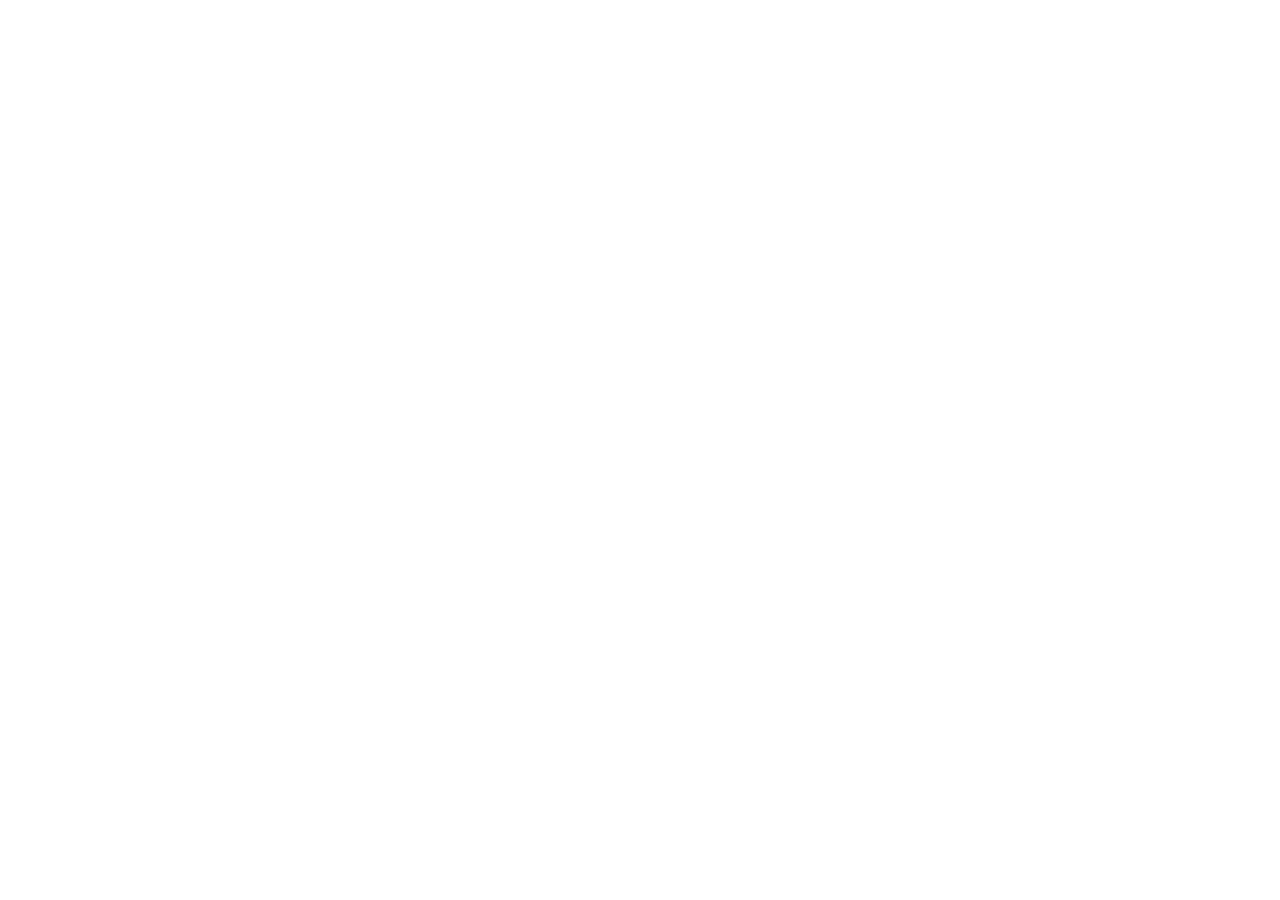
==== index.html @ 0c855172 "Initial commit: Site Fiscina Serviços Técnicos com design completo" ====
<!doctype html>
<html lang="en">

  <head>
    <meta charset="UTF-8" />
    <meta
      name="viewport"
      content="width=device-width, initial-scale=1.0, maximum-scale=1" />
    <title>Fiscina Serviços Técnicos</title>    
    <!-- Google Fonts: Playfair Display + Roboto -->
    <link rel="preconnect" href="https://fonts.googleapis.com" />
    <link rel="preconnect" href="https://fonts.gstatic.com" crossorigin />
    <link href="https://fonts.googleapis.com/css2?family=Playfair+Display:wght@600;700&family=Roboto:wght@400;500;700&family=Roboto+Mono:wght@400;500&display=swap" rel="stylesheet" />
  </head>

  <body>
    <div id="root"></div>
    <script type="module" src="/src/main.tsx"></script>
    <script
      defer
      src="%VITE_ANALYTICS_ENDPOINT%/umami"
      data-website-id="%VITE_ANALYTICS_WEBSITE_ID%"></script>
  </body>

</html>
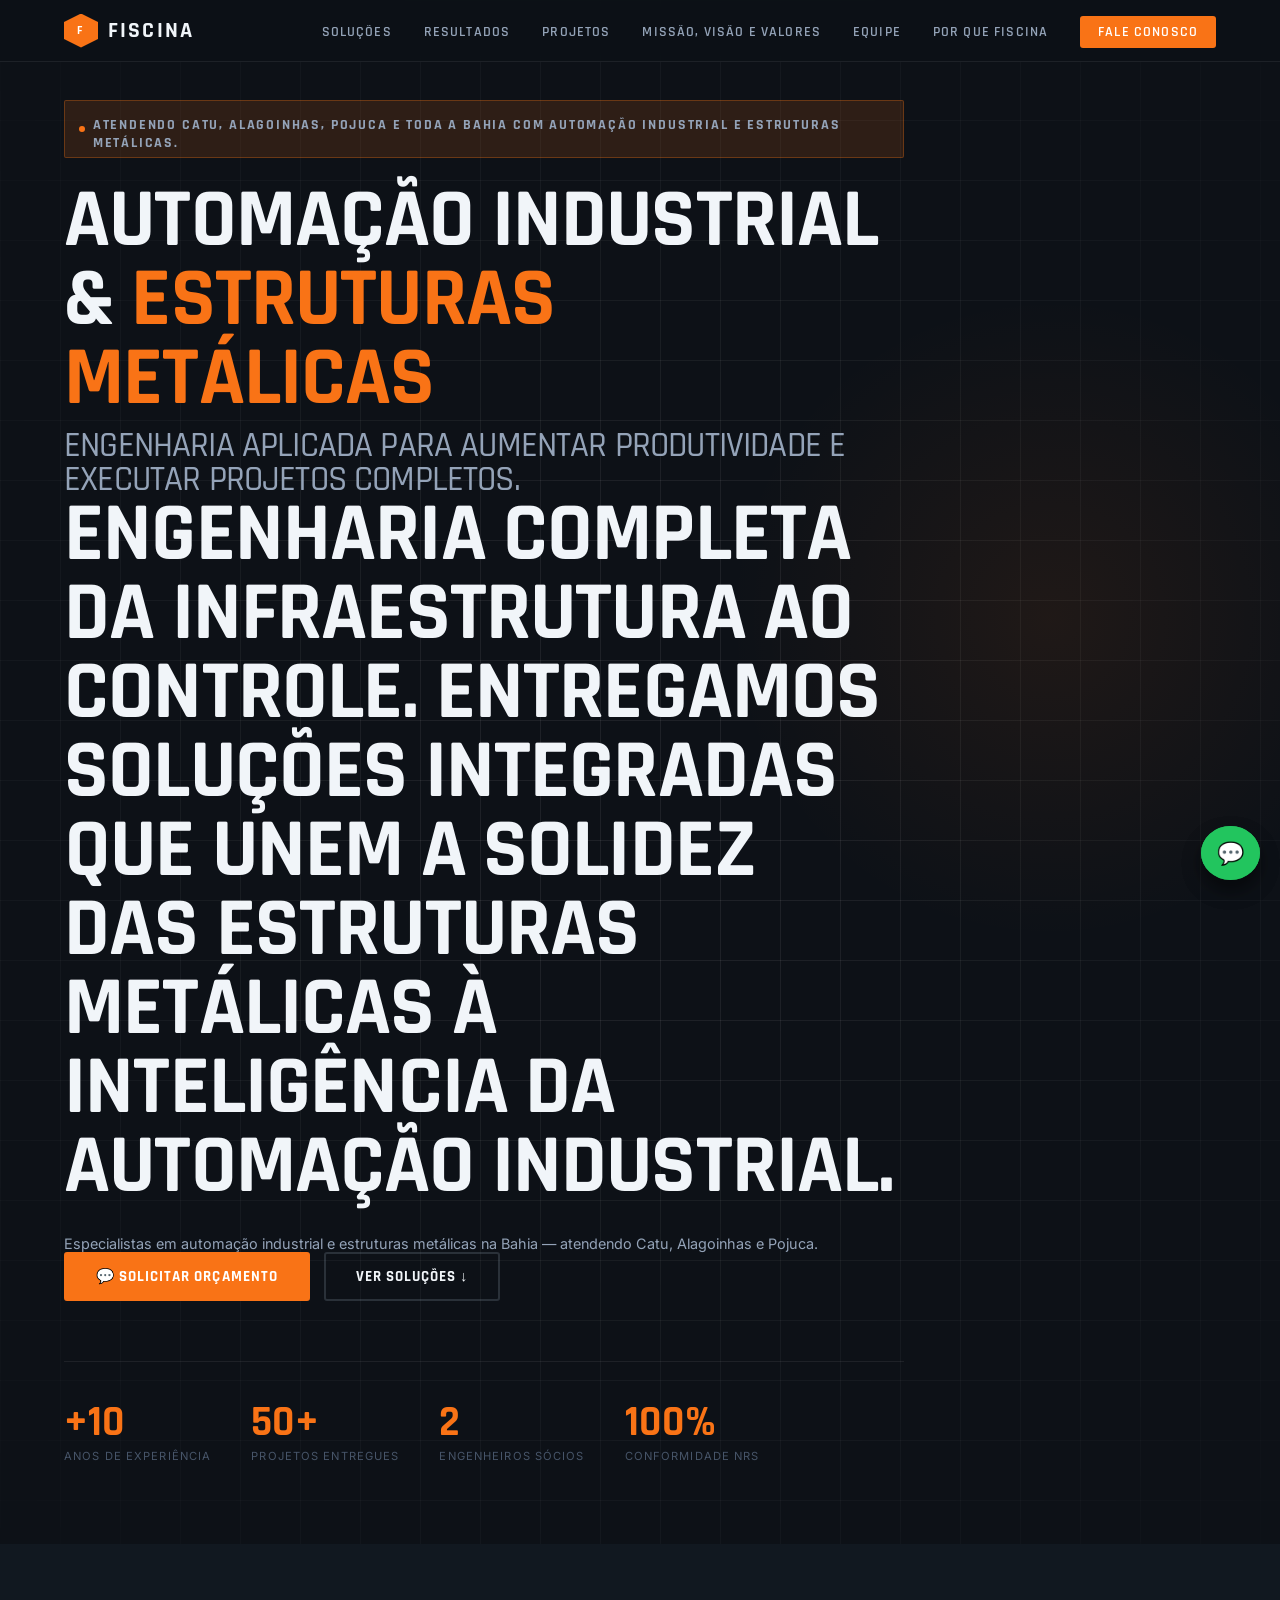
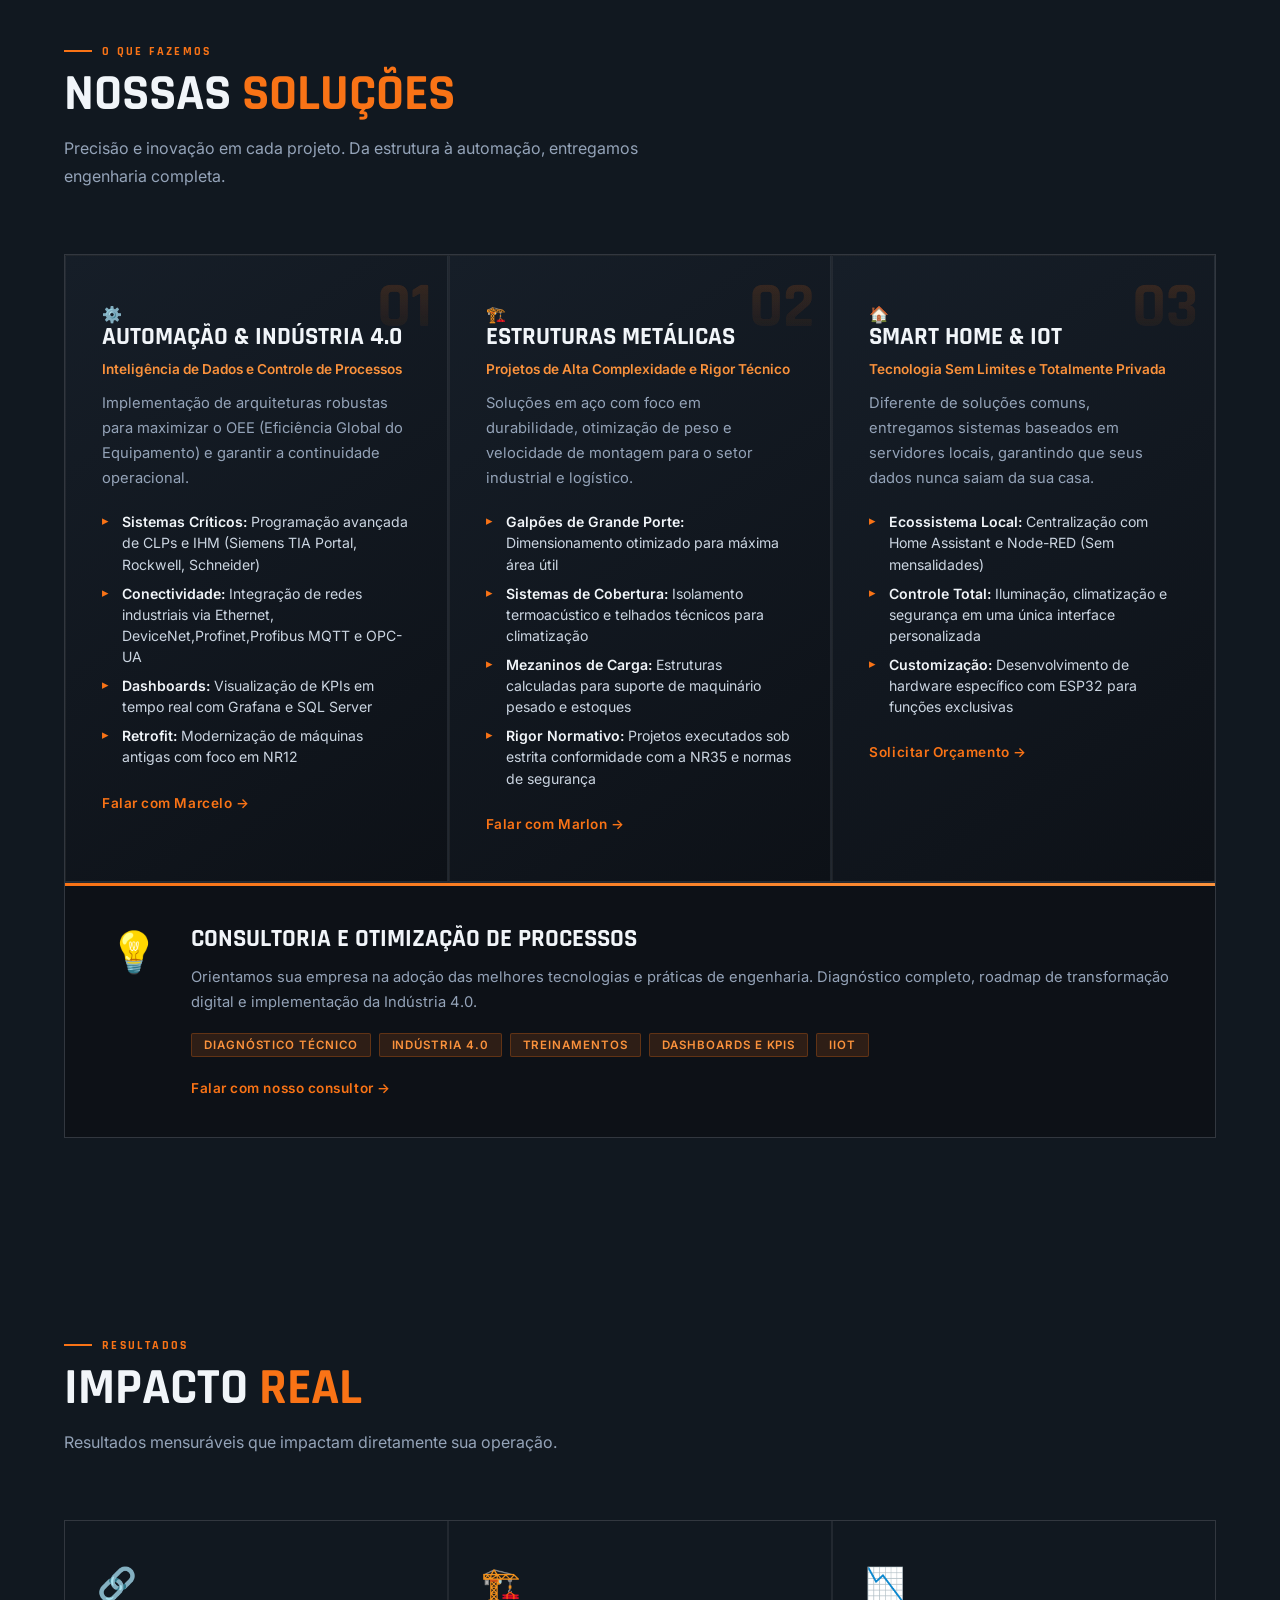
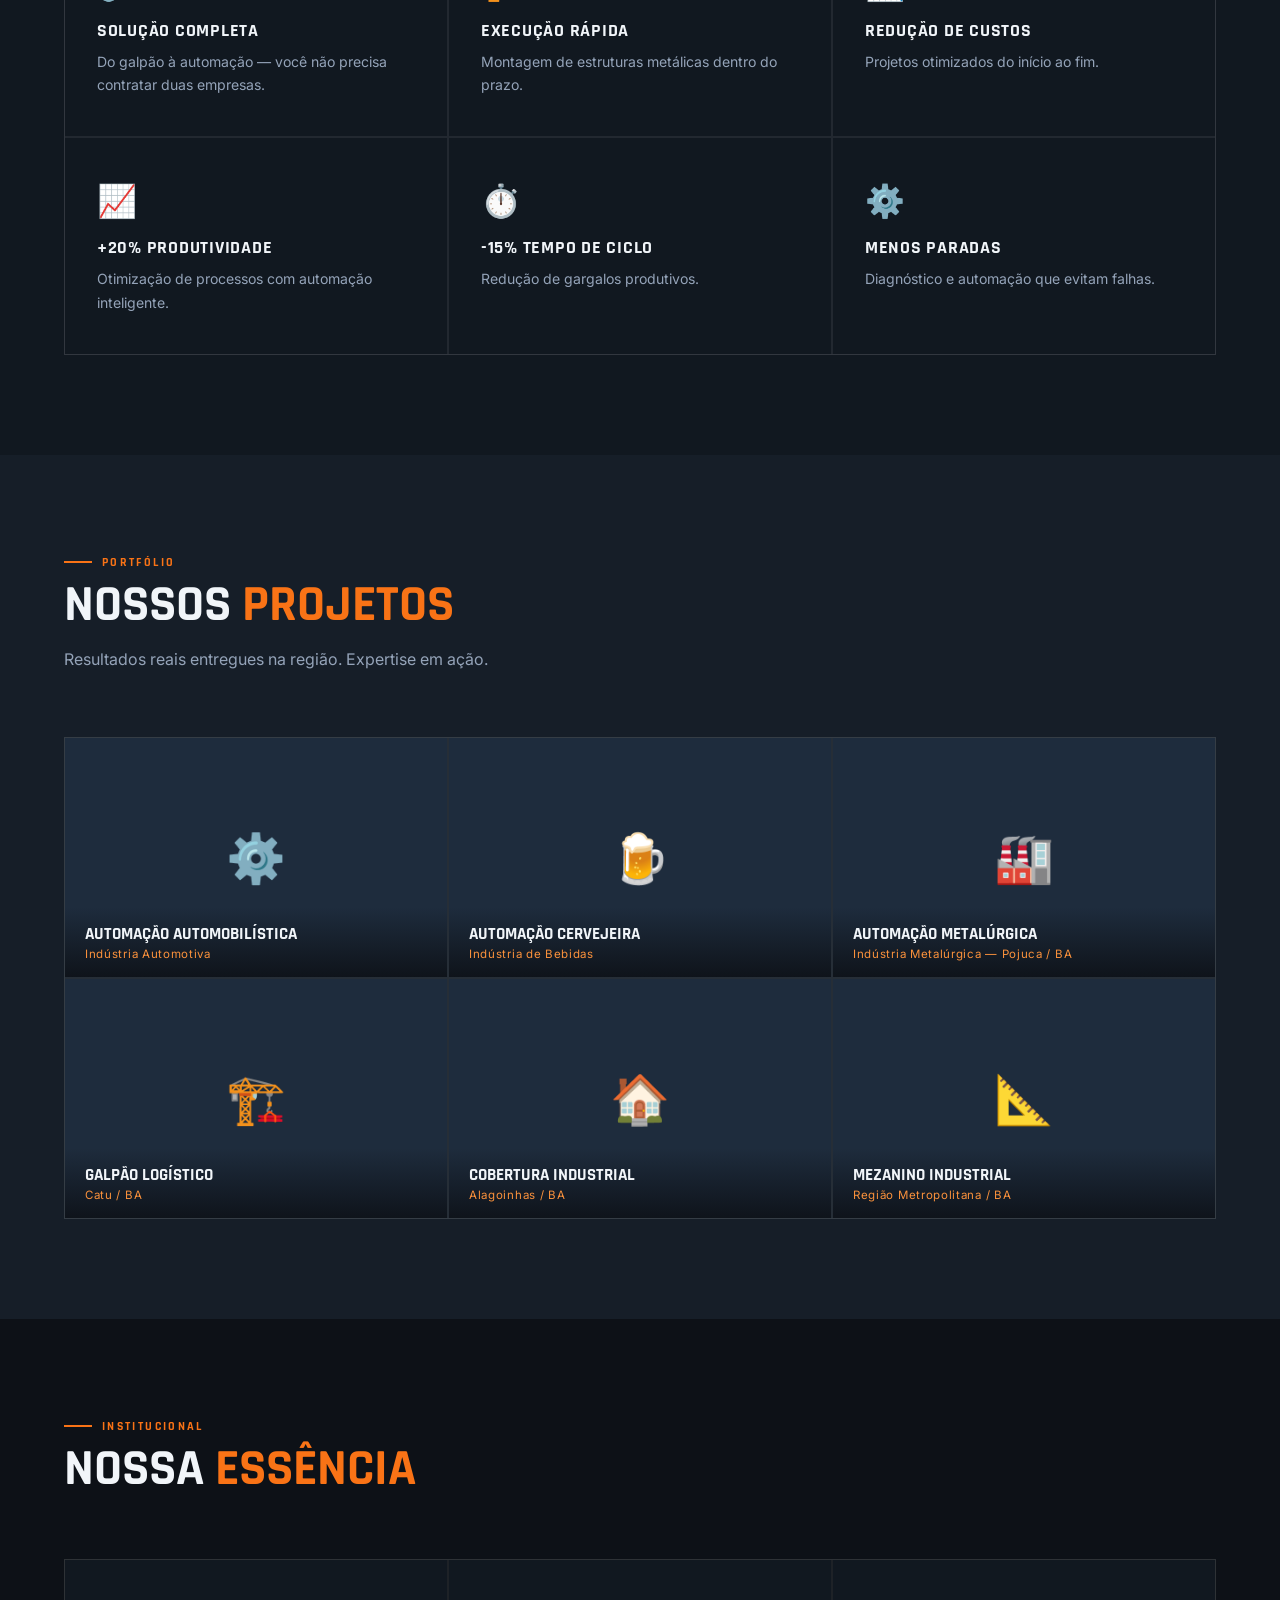
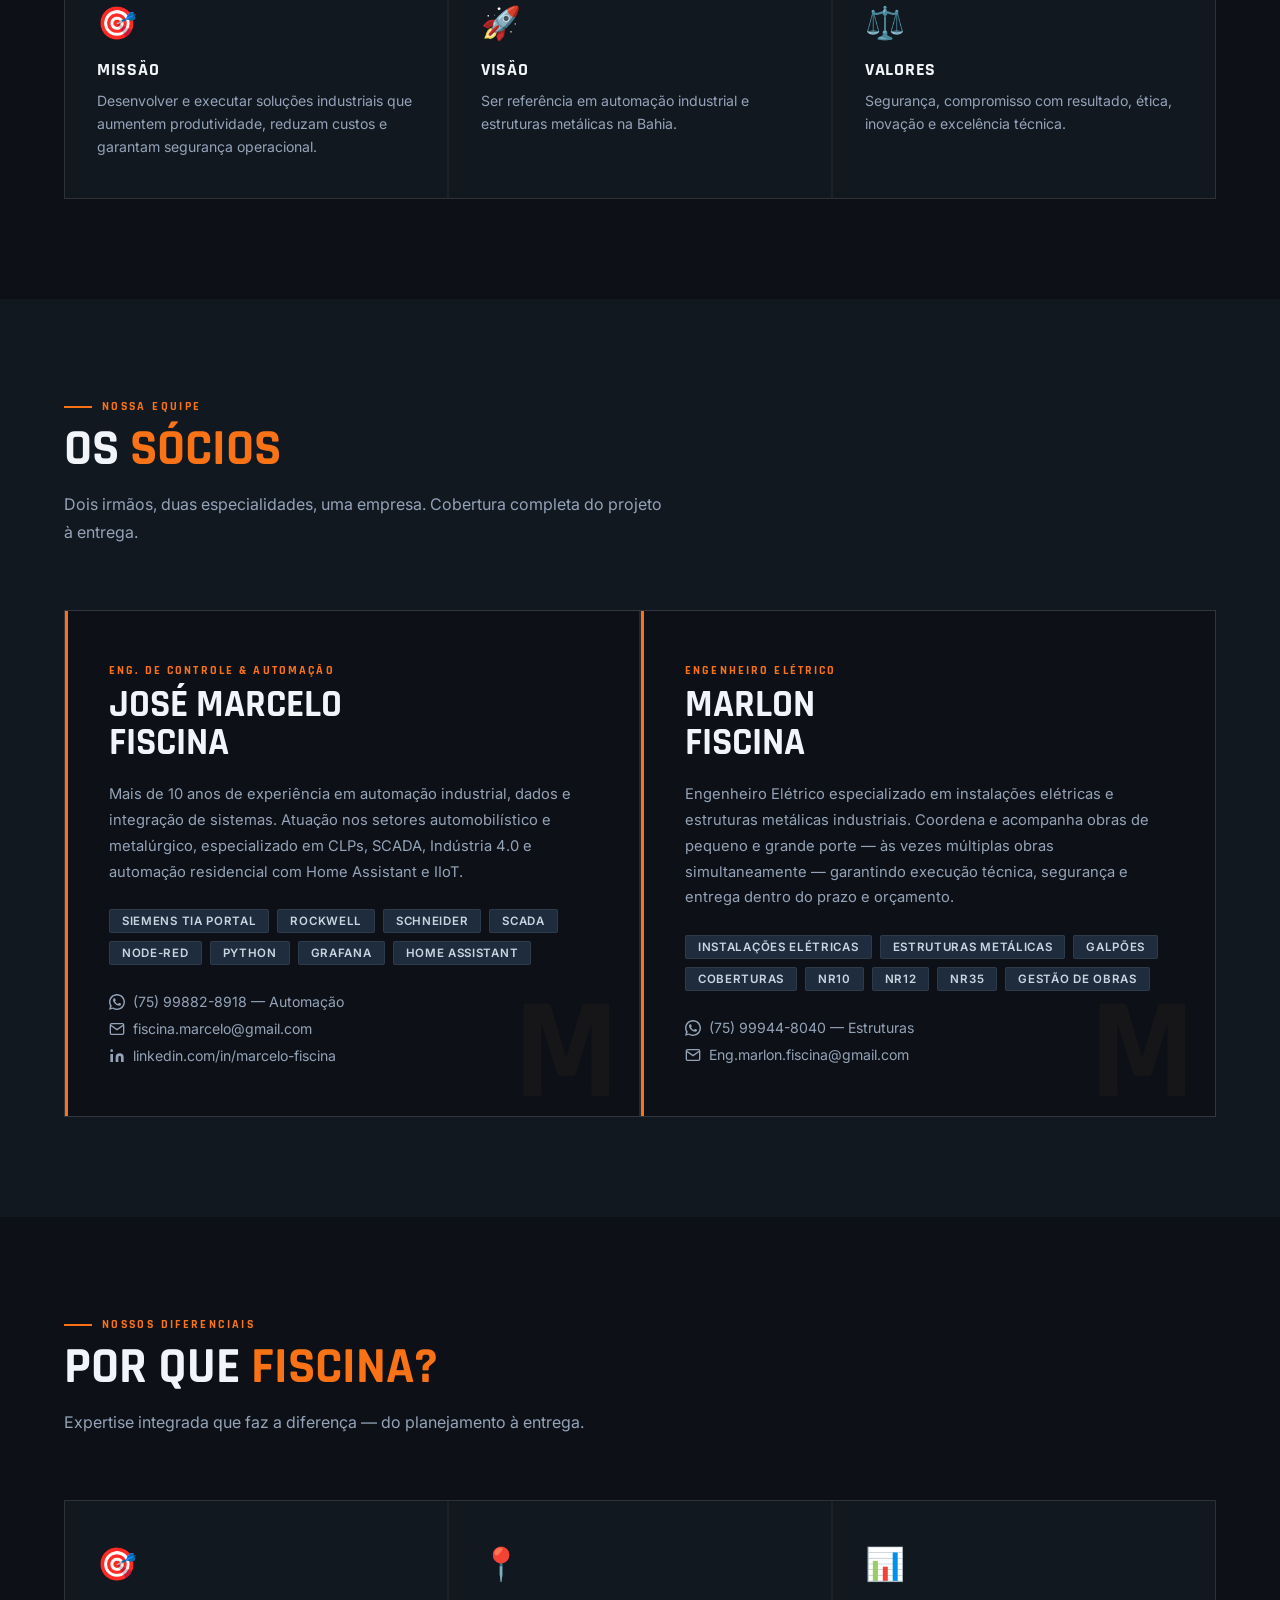
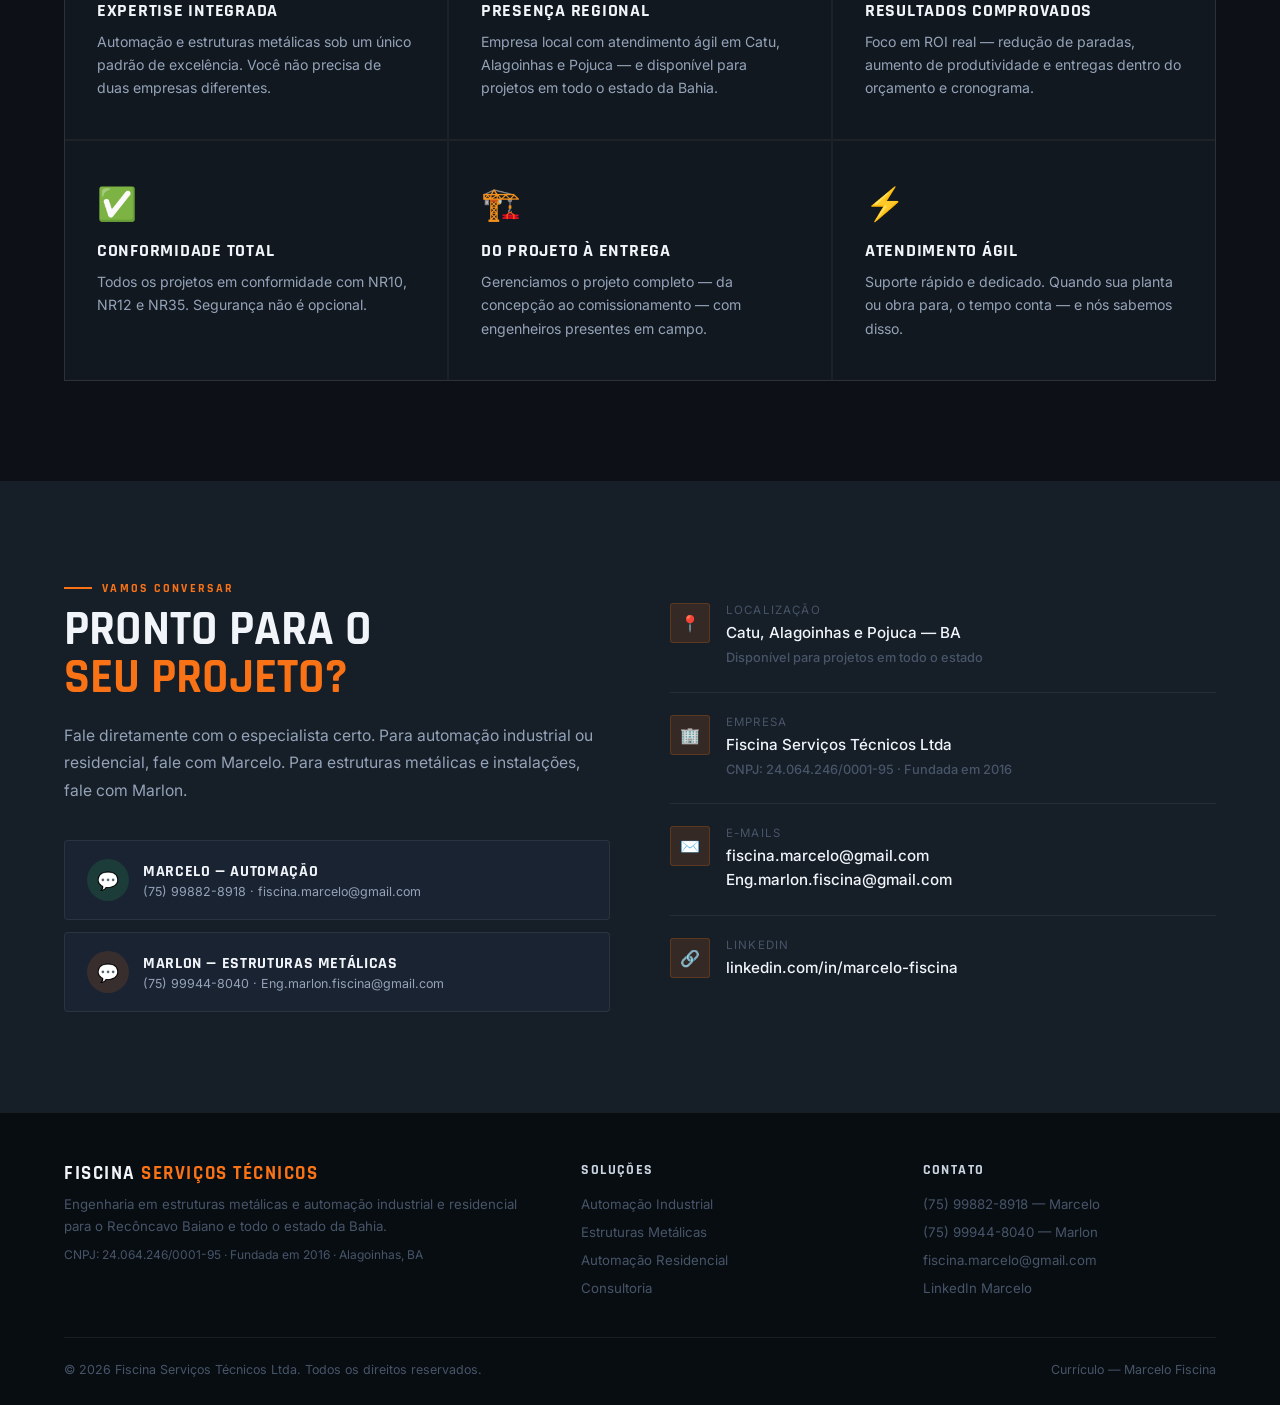
==== commit 11a88273: "Update index.html" ====
--- a/index.html
+++ b/index.html
@@ -1,25 +1,944 @@
-<!doctype html>
-<html lang="en">
-
-  <head>
-    <meta charset="UTF-8" />
-    <meta
-      name="viewport"
-      content="width=device-width, initial-scale=1.0, maximum-scale=1" />
-    <title>Fiscina Serviços Técnicos</title>    
-    <!-- Google Fonts: Playfair Display + Roboto -->
-    <link rel="preconnect" href="https://fonts.googleapis.com" />
-    <link rel="preconnect" href="https://fonts.gstatic.com" crossorigin />
-    <link href="https://fonts.googleapis.com/css2?family=Playfair+Display:wght@600;700&family=Roboto:wght@400;500;700&family=Roboto+Mono:wght@400;500&display=swap" rel="stylesheet" />
-  </head>
-
-  <body>
-    <div id="root"></div>
-    <script type="module" src="/src/main.tsx"></script>
-    <script
-      defer
-      src="%VITE_ANALYTICS_ENDPOINT%/umami"
-      data-website-id="%VITE_ANALYTICS_WEBSITE_ID%"></script>
-  </body>
-
+<!DOCTYPE html>
+<html lang="pt-BR">
+<head>
+  <meta charset="UTF-8" />
+  <meta name="viewport" content="width=device-width, initial-scale=1.0" />
+  <title>Fiscina Serviços Técnicos | Automação & Estruturas Metálicas</title>
+  <meta name="description" content="Fiscina Serviços Técnicos Ltda — Automação industrial, residencial e estruturas metálicas em Alagoinhas, Catu e Pojuca, Bahia. CNPJ: 24.064.246/0001-95">
+  <meta name="keywords" content="automação industrial, estruturas metálicas, engenharia, Catu, Alagoinhas, Pojuca, Bahia, NR10, NR12, NR35, CLPs, SCADA, galpões">
+  <link rel="preconnect" href="https://fonts.googleapis.com" />
+  <link rel="preconnect" href="https://fonts.gstatic.com" crossorigin />
+  <link href="https://fonts.googleapis.com/css2?family=Rajdhani:wght@400;500;600;700&family=Inter:wght@300;400;500;600&display=swap" rel="stylesheet" />
+
+  <style>
+    *, *::before, *::after { box-sizing: border-box; margin: 0; padding: 0; }
+
+    :root {
+      --bg:       #0d1117;
+      --bg2:      #111820;
+      --bg3:      #161e28;
+      --panel:    #1a2332;
+      --panel2:   #1e2c3d;
+      --border:   rgba(255,255,255,0.07);
+      --orange:   #f97316;
+      --orange2:  #fb923c;
+      --oglow:    rgba(249,115,22,0.14);
+      --silver:   #94a3b8;
+      --silver2:  #cbd5e1;
+      --dim:      #475569;
+      --white:    #f1f5f9;
+      --hfont:    'Rajdhani', sans-serif;
+      --bfont:    'Inter', sans-serif;
+    }
+
+    html { scroll-behavior: smooth; }
+    body { font-family: var(--bfont); background: var(--bg); color: var(--white); overflow-x: hidden; }
+    ::-webkit-scrollbar { width: 4px; }
+    ::-webkit-scrollbar-track { background: var(--bg); }
+    ::-webkit-scrollbar-thumb { background: var(--orange); border-radius: 4px; }
+    a { text-decoration: none; color: inherit; }
+
+    /* ── NAV ── */
+    nav {
+      position: fixed; top: 0; left: 0; right: 0; z-index: 200;
+      height: 62px; display: flex; align-items: center; justify-content: space-between;
+      padding: 0 5vw;
+      background: rgba(13,17,23,0.90); backdrop-filter: blur(18px);
+      border-bottom: 1px solid var(--border);
+    }
+    .nav-logo {
+      display: flex; align-items: center; gap: 10px;
+      font-family: var(--hfont); font-size: 1.35rem; font-weight: 700;
+      letter-spacing: .1em; text-transform: uppercase;
+    }
+    .logo-hex {
+      width: 34px; height: 34px; background: var(--orange); flex-shrink: 0;
+      clip-path: polygon(50% 0%,100% 25%,100% 75%,50% 100%,0% 75%,0% 25%);
+      display: flex; align-items: center; justify-content: center;
+      font-size: .72rem; font-weight: 700; color: #fff;
+    }
+    .nav-links { display: flex; align-items: center; gap: 2rem; list-style: none; }
+    .nav-links a {
+      font-family: var(--hfont); font-size: .9rem; font-weight: 600;
+      letter-spacing: .08em; text-transform: uppercase;
+      color: var(--silver); transition: color .2s;
+    }
+    .nav-links a:hover { color: var(--orange); }
+    .nav-links .nav-cta { background: var(--orange); color: #fff !important; padding: 7px 18px; border-radius: 3px; }
+    .nav-links .nav-cta:hover { background: var(--orange2); }
+
+    .hamburger { display: none; flex-direction: column; gap: 5px; cursor: pointer; padding: 4px; }
+    .hamburger span { width: 22px; height: 2px; background: var(--silver); display: block; transition: .3s; }
+
+    .mobile-menu {
+      display: none; position: fixed; top: 62px; left: 0; right: 0; z-index: 199;
+      background: rgba(13,17,23,.97); backdrop-filter: blur(20px);
+      border-bottom: 1px solid var(--border);
+      flex-direction: column; padding: 8px 5vw 24px;
+    }
+    .mobile-menu.open { display: flex; }
+    .mobile-menu a {
+      font-family: var(--hfont); font-size: 1.05rem; font-weight: 600;
+      letter-spacing: .08em; text-transform: uppercase;
+      color: var(--silver); padding: 14px 0;
+      border-bottom: 1px solid var(--border); transition: color .2s;
+    }
+    .mobile-menu a:last-child { border-bottom: none; }
+    .mobile-menu a:hover { color: var(--orange); }
+
+    /* ── HERO ── */
+    #home {
+      min-height: 100vh; display: flex; align-items: center;
+      padding: 100px 5vw 80px; position: relative; overflow: hidden;
+    }
+    .hero-grid {
+      position: absolute; inset: 0; pointer-events: none;
+      background-image: linear-gradient(var(--border) 1px, transparent 1px), linear-gradient(90deg, var(--border) 1px, transparent 1px);
+      background-size: 60px 60px;
+      mask-image: radial-gradient(ellipse 75% 75% at 50% 50%, black 20%, transparent 100%);
+    }
+    .hero-glow {
+      position: absolute; right: -120px; top: 40%; transform: translateY(-50%);
+      width: 700px; height: 700px; pointer-events: none;
+      background: radial-gradient(circle, rgba(249,115,22,.08) 0%, transparent 65%);
+    }
+    .hero-inner { position: relative; z-index: 1; max-width: 840px; }
+
+    .hero-badge {
+      display: inline-flex; align-items: center; gap: 8px;
+      background: var(--oglow); border: 1px solid rgba(249,115,22,.3);
+      color: var(--orange2); padding: 5px 14px; border-radius: 2px;
+      font-family: var(--hfont); font-size: .76rem; font-weight: 700;
+      letter-spacing: .15em; text-transform: uppercase; margin-bottom: 24px;
+      animation: fadeUp .7s ease both;
+    }
+    .badge-dot { width: 6px; height: 6px; border-radius: 50%; background: var(--orange); animation: blink 2s ease-in-out infinite; }
+    @keyframes blink { 0%,100%{opacity:1} 50%{opacity:.25} }
+
+    h1 {
+      font-family: var(--hfont);
+      font-size: clamp(2.8rem, 6.5vw, 6rem); font-weight: 700;
+      line-height: .95; text-transform: uppercase; letter-spacing: -.01em;
+      margin-bottom: 28px; animation: fadeUp .8s .1s ease both;
+    }
+    h1 .hl { color: var(--orange); }
+    h1 .sub { display: block; font-size: clamp(1.2rem, 2.8vw, 2.2rem); color: var(--silver); font-weight: 500; margin-top: 10px; }
+
+    .hero-desc {
+      font-size: 1.05rem; color: var(--silver); line-height: 1.75;
+      max-width: 580px; margin-bottom: 40px; animation: fadeUp .8s .2s ease both;
+    }
+    .hero-btns { display: flex; flex-wrap: wrap; gap: 14px; margin-bottom: 60px; animation: fadeUp .8s .3s ease both; }
+    .btn-main {
+      background: var(--orange); color: #fff; padding: 13px 30px; border-radius: 3px;
+      border: 2px solid var(--orange); font-family: var(--hfont); font-size: .92rem; font-weight: 700;
+      letter-spacing: .07em; text-transform: uppercase;
+      display: inline-flex; align-items: center; gap: 8px; transition: background .2s, transform .15s;
+    }
+    .btn-main:hover { background: var(--orange2); transform: translateY(-2px); }
+    .btn-ghost {
+      background: transparent; color: var(--white); padding: 13px 30px; border-radius: 3px;
+      border: 2px solid rgba(148,163,184,.22); font-family: var(--hfont); font-size: .92rem; font-weight: 700;
+      letter-spacing: .07em; text-transform: uppercase;
+      display: inline-flex; align-items: center; gap: 8px; transition: border-color .2s, color .2s, transform .15s;
+    }
+    .btn-ghost:hover { border-color: var(--orange); color: var(--orange); transform: translateY(-2px); }
+
+    .hero-stats { display: flex; flex-wrap: wrap; gap: 40px; padding-top: 40px; border-top: 1px solid var(--border); animation: fadeUp .8s .4s ease both; }
+    .stat-n { font-family: var(--hfont); font-size: 2.6rem; font-weight: 700; color: var(--orange); line-height: 1; display: block; }
+    .stat-l { font-size: .7rem; color: var(--dim); letter-spacing: .1em; text-transform: uppercase; margin-top: 4px; }
+    @keyframes fadeUp { from{opacity:0;transform:translateY(22px)} to{opacity:1;transform:translateY(0)} }
+
+    /* ── SECTIONS COMMONS ── */
+    section { padding: 100px 5vw; position: relative; z-index: 1; }
+    .sec-label {
+      display: flex; align-items: center; gap: 10px;
+      font-family: var(--hfont); font-size: .74rem; font-weight: 700;
+      letter-spacing: .2em; text-transform: uppercase; color: var(--orange); margin-bottom: 10px;
+    }
+    .sec-label::before { content:''; width: 28px; height: 2px; background: var(--orange); }
+    .sec-title { font-family: var(--hfont); font-size: clamp(2rem, 4vw, 3.2rem); font-weight: 700; text-transform: uppercase; line-height: 1; margin-bottom: 14px; }
+    .sec-title .hl { color: var(--orange); }
+    .sec-desc { color: var(--silver); font-size: 1rem; line-height: 1.75; max-width: 600px; }
+    .section-header { margin-bottom: 64px; }
+
+    /* ── SERVICES ── */
+    #solucoes { background: var(--bg2); }
+    .svc-grid {
+      display: grid; grid-template-columns: repeat(auto-fit, minmax(300px, 1fr));
+      border: 1px solid var(--border); background: var(--border); gap: 1px;
+    }
+    /* Efeito de Vidro e Profundidade nos Cards */
+    .svc-card {
+      background: linear-gradient(145deg, var(--bg3), var(--bg));
+      padding: 48px 36px;
+      border: 1px solid var(--border);
+      position: relative;
+      overflow: hidden;
+      transition: all 0.4s cubic-bezier(0.175, 0.885, 0.32, 1.275);
+    }
+    .svc-card:hover {
+      transform: translateY(-10px);
+      border-color: rgba(249, 115, 22, 0.4);
+      box-shadow: 0 20px 40px rgba(0, 0, 0, 0.6), 0 0 20px var(--oglow);
+    }
+    .svc-card::after {
+      content:''; position: absolute; top: 0; left: 0; right: 0; height: 3px;
+      background: var(--orange); transform: scaleX(0); transform-origin: left; transition: transform .35s;
+    }
+    
+    .svc-card:hover::after { transform: scaleX(1); }
+    .svc-icon { font-size: 2.5rem; margin-bottom: 20px; display: block; line-height: 1; }
+    .svc-title { font-family: var(--hfont); font-size: 1.55rem; font-weight: 700; text-transform: uppercase; margin-bottom: 10px; line-height: 1.1; }
+    .svc-sub { color: var(--orange2); font-size: .85rem; font-weight: 600; margin-bottom: 14px; }
+    .svc-desc { color: var(--silver); font-size: .92rem; line-height: 1.7; margin-bottom: 20px; }
+    .svc-list { list-style: none; display: flex; flex-direction: column; gap: 8px; margin-bottom: 24px; }
+    .svc-list li { color: var(--silver2); font-size: .88rem; line-height: 1.5; padding-left: 20px; position: relative; }
+    .svc-list li::before { content:'▸'; position: absolute; left: 0; color: var(--orange); font-size: .8rem; }
+    .svc-list strong { color: var(--white); font-weight: 600; }
+    .svc-link { color: var(--orange); font-size: .85rem; font-weight: 600; letter-spacing: .04em; display: inline-flex; align-items: center; gap: 6px; transition: gap .2s, color .2s; }
+    .svc-link:hover { gap: 10px; color: var(--orange2); }
+    /* Melhoria na Numeração de Fundo */
+    .svc-num {
+      position: absolute;
+      top: 10px;
+      right: 15px;
+      font-family: var(--hfont);
+      font-size: 4rem;
+      font-weight: 800;
+      background: linear-gradient(to bottom, rgba(249,115,22,0.1), transparent);
+      -webkit-background-clip: text;
+      -webkit-text-fill-color: transparent;
+      pointer-events: none;
+    }
+
+    .svc-wide { grid-column: 1 / -1; background: var(--bg); padding: 40px 44px; position: relative; overflow: hidden; }
+    .svc-wide::after { content:''; position: absolute; top: 0; left: 0; right: 0; height: 3px; background: linear-gradient(90deg, var(--orange), var(--orange2)); }
+    .svc-wide-inner { display: flex; gap: 32px; align-items: flex-start; }
+    .svc-wide-icon { font-size: 2.5rem; flex-shrink: 0; margin-top: 4px; }
+    .svc-wide-title { font-family: var(--hfont); font-size: 1.55rem; font-weight: 700; text-transform: uppercase; margin-bottom: 10px; }
+    .svc-wide-desc { color: var(--silver); font-size: .92rem; line-height: 1.7; margin-bottom: 18px; }
+    .svc-chips { display: flex; flex-wrap: wrap; gap: 8px; margin-bottom: 20px; }
+    .chip { background: var(--oglow); border: 1px solid rgba(249,115,22,.25); color: var(--orange2); font-size: .72rem; font-weight: 600; letter-spacing: .08em; text-transform: uppercase; padding: 4px 12px; border-radius: 2px; }
+
+    /* ── PROJECTS ── */
+    #projetos { background: var(--bg3); }
+    .proj-grid {
+      display: grid; grid-template-columns: repeat(auto-fill, minmax(300px, 1fr));
+      gap: 2px; background: var(--border); border: 1px solid var(--border);
+    }
+    .proj-card { position: relative; overflow: hidden; aspect-ratio: 16/10; background: var(--panel); cursor: default; }
+    .proj-card img { width: 100%; height: 100%; object-fit: cover; transition: transform .5s ease; filter: brightness(.7); }
+    .proj-card:hover img { transform: scale(1.06); filter: brightness(.45); }
+    .proj-strip {
+      position: absolute; bottom: 0; left: 0; right: 0; padding: 18px 20px 16px;
+      background: linear-gradient(to top, rgba(13,17,23,.9) 0%, transparent 100%);
+    }
+    .proj-overlay {
+      position: absolute; inset: 0;
+      background: linear-gradient(to top, rgba(13,17,23,.92) 0%, transparent 55%);
+      display: flex; flex-direction: column; justify-content: flex-end; padding: 24px;
+      opacity: 0; transition: opacity .3s;
+    }
+    .proj-card:hover .proj-overlay { opacity: 1; }
+    .proj-name { font-family: var(--hfont); font-size: 1.05rem; font-weight: 700; text-transform: uppercase; line-height: 1.1; }
+    .proj-loc { font-size: .72rem; color: var(--orange2); letter-spacing: .06em; margin-top: 3px; }
+    .proj-desc { font-size: .84rem; color: var(--silver2); line-height: 1.55; margin-bottom: 10px; }
+    .proj-tags { display: flex; flex-wrap: wrap; gap: 6px; }
+    .proj-tag { background: rgba(249,115,22,.15); border: 1px solid rgba(249,115,22,.3); color: var(--orange); font-size: .67rem; font-weight: 700; letter-spacing: .08em; text-transform: uppercase; padding: 3px 8px; border-radius: 2px; }
+    .proj-no-img { width: 100%; height: 100%; display: flex; align-items: center; justify-content: center; font-size: 3rem; background: var(--panel2); }
+
+    /* ── EQUIPE ── */
+    #equipe { background: var(--bg2); }
+    .team-grid { display: grid; grid-template-columns: 1fr 1fr; gap: 2px; background: var(--border); border: 1px solid var(--border); }
+    .team-card { background: var(--bg); padding: 52px 44px; position: relative; overflow: hidden; }
+    .team-card::before { content:''; position: absolute; top: 0; left: 0; bottom: 0; width: 3px; background: var(--orange); }
+    .team-role { font-family: var(--hfont); font-size: .74rem; font-weight: 700; letter-spacing: .18em; text-transform: uppercase; color: var(--orange); margin-bottom: 8px; }
+    .team-name { font-family: var(--hfont); font-size: clamp(1.8rem, 3vw, 2.4rem); font-weight: 700; text-transform: uppercase; line-height: 1; margin-bottom: 20px; }
+    .team-desc { color: var(--silver); font-size: .92rem; line-height: 1.75; margin-bottom: 24px; }
+    .team-skills { display: flex; flex-wrap: wrap; gap: 8px; margin-bottom: 28px; }
+    .skill-tag { background: var(--panel2); border: 1px solid var(--border); color: var(--silver2); font-size: .72rem; font-weight: 600; letter-spacing: .06em; text-transform: uppercase; padding: 4px 12px; border-radius: 2px; }
+    .team-contact { display: flex; flex-direction: column; gap: 10px; }
+    .team-contact a { display: inline-flex; align-items: center; gap: 8px; color: var(--silver); font-size: .88rem; transition: color .2s; }
+    .team-contact a:hover { color: var(--orange); }
+    .team-contact svg { width: 16px; height: 16px; flex-shrink: 0; }
+    .team-bg-num { position: absolute; bottom: -10px; right: 20px; font-family: var(--hfont); font-size: 9rem; font-weight: 700; color: rgba(249,115,22,.04); line-height: 1; pointer-events: none; }
+
+    /* ── POR QUE ── */
+    #por-que { background: var(--bg); }
+    .why-grid { display: grid; grid-template-columns: repeat(3,1fr); gap: 2px; background: var(--border); border: 1px solid var(--border); }
+    .why-card { background: var(--bg2); padding: 40px 32px; border-top: 3px solid transparent; transition: border-color .3s, background .3s; }
+    .why-card:hover { border-top-color: var(--orange); background: var(--panel); }
+    .why-icon { font-size: 2rem; margin-bottom: 16px; display: block; }
+    .why-title { font-family: var(--hfont); font-size: 1.15rem; font-weight: 700; text-transform: uppercase; letter-spacing: .04em; margin-bottom: 8px; }
+    .why-desc { color: var(--silver); font-size: .88rem; line-height: 1.65; }
+
+    /* ── CONTATO ── */
+    #contato { background: var(--bg3); }
+    .contact-wrap { display: grid; grid-template-columns: 1fr 1fr; gap: 60px; align-items: start; }
+    .contact-cta-title { font-family: var(--hfont); font-size: clamp(2rem,4vw,3rem); font-weight: 700; text-transform: uppercase; line-height: 1; margin-bottom: 20px; }
+    .contact-cta-title .hl { color: var(--orange); }
+    .contact-desc { color: var(--silver); font-size: .98rem; line-height: 1.75; margin-bottom: 36px; }
+    .contact-btns { display: flex; flex-direction: column; gap: 12px; }
+    .wa-btn { display: flex; align-items: center; gap: 14px; background: var(--panel); border: 1px solid var(--border); padding: 18px 22px; border-radius: 4px; transition: border-color .2s, background .2s; }
+    .wa-btn:hover { border-color: var(--orange); background: var(--panel2); }
+    .wa-icon { width: 42px; height: 42px; border-radius: 50%; display: flex; align-items: center; justify-content: center; font-size: 1.1rem; flex-shrink: 0; }
+    .wa-green { background: rgba(34,197,94,.15); }
+    .wa-orange { background: var(--oglow); }
+    .wa-name { font-family: var(--hfont); font-size: 1rem; font-weight: 700; text-transform: uppercase; letter-spacing: .04em; }
+    .wa-role { font-size: .78rem; color: var(--silver); margin-top: 2px; }
+    .contact-info { display: flex; flex-direction: column; }
+    .info-row { display: flex; align-items: flex-start; gap: 16px; padding: 22px 0; border-bottom: 1px solid var(--border); }
+    .info-row:last-child { border-bottom: none; }
+    .info-icon { width: 40px; height: 40px; flex-shrink: 0; background: var(--oglow); border: 1px solid rgba(249,115,22,.2); border-radius: 3px; display: flex; align-items: center; justify-content: center; font-size: 1rem; }
+    .info-label { font-size: .72rem; color: var(--dim); letter-spacing: .1em; text-transform: uppercase; margin-bottom: 4px; }
+    .info-val { font-size: .95rem; font-weight: 500; color: var(--white); line-height: 1.6; }
+    .info-val a { color: var(--white); transition: color .2s; }
+    .info-val a:hover { color: var(--orange); }
+
+    /* ── FOOTER ── */
+    footer { background: #080d12; padding: 48px 5vw 28px; border-top: 1px solid var(--border); }
+    .footer-inner { display: grid; grid-template-columns: 1.6fr 1fr 1fr; gap: 48px; margin-bottom: 40px; }
+    .footer-brand { font-family: var(--hfont); font-size: 1.2rem; font-weight: 700; letter-spacing: .08em; text-transform: uppercase; margin-bottom: 8px; }
+    .footer-brand span { color: var(--orange); }
+    .footer-tagline { font-size: .83rem; color: var(--dim); line-height: 1.6; }
+    .footer-cnpj { font-size: .75rem; color: var(--dim); margin-top: 10px; }
+    footer h4 { font-family: var(--hfont); font-size: .88rem; font-weight: 700; letter-spacing: .1em; text-transform: uppercase; color: var(--silver2); margin-bottom: 14px; }
+    footer ul { list-style: none; display: flex; flex-direction: column; gap: 8px; }
+    footer li a { font-size: .83rem; color: var(--dim); transition: color .2s; }
+    footer li a:hover { color: var(--orange); }
+    .footer-bottom { border-top: 1px solid var(--border); padding-top: 24px; display: flex; justify-content: space-between; align-items: center; flex-wrap: wrap; gap: 8px; }
+    .footer-copy { font-size: .78rem; color: var(--dim); }
+    .footer-links { display: flex; gap: 20px; }
+    .footer-links a { font-size: .78rem; color: var(--dim); transition: color .2s; }
+    .footer-links a:hover { color: var(--orange); }
+
+    .why-card:hover {
+      transform: translateY(-6px);
+      box-shadow: 0 20px 40px rgba(0,0,0,0.4);
+    }
+
+    .impact-bar {
+      display:flex;
+      gap:20px;
+      margin-top:20px;
+      font-weight:bold;
+      color:#f97316;
+    }
+    .local {
+      color:#94a3b8;
+      font-size:.9rem;
+      margin-top:10px;
+    }
+    
+    /* ── RESPONSIVE ── */
+    @media (max-width: 900px) {
+      .nav-links { display: none; }
+      .hamburger { display: flex; }
+      .team-grid { grid-template-columns: 1fr; }
+      .contact-wrap { grid-template-columns: 1fr; gap: 40px; }
+      .footer-inner { grid-template-columns: 1fr 1fr; }
+      .why-grid { grid-template-columns: repeat(2,1fr); }
+    }
+    @media (max-width: 600px) {
+      section { padding: 72px 5vw; }
+      .svc-wide-inner { flex-direction: column; }
+      .footer-inner { grid-template-columns: 1fr; gap: 32px; }
+      .footer-bottom { flex-direction: column; text-align: center; }
+      .why-grid { grid-template-columns: 1fr; }
+    }
+    
+  </style>
+</head>
+
+<body>
+
+<!-- NAV -->
+<nav>
+  <a href="#home" class="nav-logo">
+    <div class="logo-hex">F</div>
+    FISCINA
+  </a>
+  <ul class="nav-links">
+    <li><a href="#solucoes">Soluções</a></li>
+    <li><a href="#resultados">Resultados</a></li>
+    <li><a href="#projetos">Projetos</a></li>
+    <li><a href="#institucional">Missão, Visão e Valores</a></li>
+    <li><a href="#equipe">Equipe</a></li>
+    <li><a href="#por-que">Por que Fiscina</a></li>
+    <li><a href="#contato" class="nav-cta">Fale Conosco</a></li>
+  </ul>
+  <div class="hamburger" onclick="toggleMenu()">
+    <span></span><span></span><span></span>
+  </div>
+</nav>
+
+<div class="mobile-menu" id="mobileMenu">
+  <a href="#solucoes"  onclick="toggleMenu()">Soluções</a>
+  <a href="#resultados"  onclick="toggleMenu()">Resultados</a>
+  <a href="#projetos"  onclick="toggleMenu()">Projetos</a>
+  <a href="#institucional"  onclick="toggleMenu()">Missão, Visão e Valores</a>
+  <a href="#equipe"    onclick="toggleMenu()">Equipe</a>
+  <a href="#por-que"   onclick="toggleMenu()">Por que Fiscina</a>
+  <a href="#contato"   onclick="toggleMenu()">Fale Conosco</a>
+</div>
+
+
+<!-- HERO -->
+<section id="home">
+  <div class="hero-grid"></div>
+  <div class="hero-glow"></div>
+  <div class="hero-inner">
+    <div class="hero-badge">
+      <div class="badge-dot"></div>
+      <p class="local">
+        Atendendo Catu, Alagoinhas, Pojuca e toda a Bahia com automação industrial e estruturas metálicas.
+      </p>
+    </div>
+    <h1>
+      Automação Industrial & <span class="hl">Estruturas Metálicas</span>
+      <span class="sub">
+        Engenharia aplicada para aumentar produtividade e executar projetos completos.
+      </span>
+      <p>
+        Engenharia completa da infraestrutura ao controle. Entregamos soluções integradas que unem a solidez das estruturas metálicas à inteligência da automação industrial.
+      </p>
+    </h1>
+    <p style="margin-top:10px; color:#94a3b8; font-size:.9rem;">
+      Especialistas em automação industrial e estruturas metálicas na Bahia — atendendo Catu, Alagoinhas e Pojuca.
+    </p>
+    <div class="hero-btns">
+      <a href="https://wa.me/5575998828918?text=Olá!%20Gostaria%20de%20conhecer%20as%20soluções%20da%20Fiscina." target="_blank" class="btn-main">
+        &#128172; Solicitar Orçamento
+      </a>
+      <a href="#solucoes" class="btn-ghost">Ver Soluções ↓</a>
+    </div>
+    <div class="hero-stats">
+      <div><span class="stat-n">+10</span><span class="stat-l">Anos de Experiência</span></div>
+      <div><span class="stat-n">50+</span><span class="stat-l">Projetos Entregues</span></div>
+      <div><span class="stat-n">2</span><span class="stat-l">Engenheiros Sócios</span></div>
+      <div><span class="stat-n">100%</span><span class="stat-l">Conformidade NRs</span></div>
+    </div>
+  </div>
+</section>
+
+
+<!-- SOLUÇÕES -->
+<section id="solucoes">
+  <div class="section-header">
+    <div class="sec-label">O que fazemos</div>
+    <div class="sec-title">Nossas <span class="hl">Soluções</span></div>
+    <p class="sec-desc">Precisão e inovação em cada projeto. Da estrutura à automação, entregamos engenharia completa.</p>
+  </div>
+  <div class="svc-grid">
+
+    <div class="svc-card">
+      <span class="svc-num">01</span>
+      <span class="svc-icon-wrapper">⚙️</span>
+      <div class="svc-title">Automação & Indústria 4.0</div>
+      <div class="svc-sub">Inteligência de Dados e Controle de Processos</div>
+      <p class="svc-desc">Implementação de arquiteturas robustas para maximizar o OEE (Eficiência Global do Equipamento) e garantir a continuidade operacional.</p>
+      <ul class="svc-list">
+        <li><strong>Sistemas Críticos:</strong> Programação avançada de CLPs e IHM (Siemens TIA Portal, Rockwell, Schneider)</li>
+        <li><strong>Conectividade:</strong> Integração de redes industriais via Ethernet, DeviceNet,Profinet,Profibus MQTT e OPC-UA</li>
+        <li><strong>Dashboards:</strong> Visualização de KPIs em tempo real com Grafana e SQL Server</li>
+        <li><strong>Retrofit:</strong> Modernização de máquinas antigas com foco em NR12</li>
+      </ul>
+      <a href="https://wa.me/5575998828918?text=Olá!%20Gostaria%20de%20saber%20mais%20sobre%20Automação%20Industrial." target="_blank" class="svc-link">Falar com Marcelo →</a>
+      <span class="svc-num">01</span>
+    </div>
+
+    <div class="svc-card">
+      <span class="svc-num">02</span>
+      <span class="svc-icon-wrapper">🏗️</span>
+      <div class="svc-title">Estruturas Metálicas</div>
+      <div class="svc-sub">Projetos de Alta Complexidade e Rigor Técnico</div>
+      <p class="svc-desc">Soluções em aço com foco em durabilidade, otimização de peso e velocidade de montagem para o setor industrial e logístico.</p>
+      <ul class="svc-list">
+        <li><strong>Galpões de Grande Porte:</strong> Dimensionamento otimizado para máxima área útil</li>
+        <li><strong>Sistemas de Cobertura:</strong> Isolamento termoacústico e telhados técnicos para climatização</li>
+        <li><strong>Mezaninos de Carga:</strong> Estruturas calculadas para suporte de maquinário pesado e estoques</li>
+        <li><strong>Rigor Normativo:</strong> Projetos executados sob estrita conformidade com a NR35 e normas de segurança</li>
+      </ul>
+      <a href="https://wa.me/5575999448040?text=Olá!%20Gostaria%20de%20saber%20mais%20sobre%20Estruturas%20Metálicas." target="_blank" class="svc-link">Falar com Marlon →</a>
+      <span class="svc-num">02</span>
+    </div>
+
+    <div class="svc-card">
+      <span class="svc-num">03</span>
+      <span class="svc-icon-wrapper">🏠</span>
+      <div class="svc-title">Smart Home & IoT</div>
+      <div class="svc-sub">Tecnologia Sem Limites e Totalmente Privada</div>
+      <p class="svc-desc">Diferente de soluções comuns, entregamos sistemas baseados em servidores locais, garantindo que seus dados nunca saiam da sua casa.</p>
+      <ul class="svc-list">
+        <li><strong>Ecossistema Local:</strong> Centralização com Home Assistant e Node-RED (Sem mensalidades)</li>
+        <li><strong>Controle Total:</strong> Iluminação, climatização e segurança em uma única interface personalizada</li>
+        <li><strong>Customização:</strong> Desenvolvimento de hardware específico com ESP32 para funções exclusivas</li>
+      </ul>
+      <a href="https://wa.me/5575998828918?text=Olá!%20Gostaria%20de%20saber%20mais%20sobre%20Automação%20Residencial." target="_blank" class="svc-link">Solicitar Orçamento →</a>
+      <span class="svc-num">03</span>
+    </div>
+
+    <div class="svc-wide">
+      <div class="svc-wide-inner">
+        <span class="svc-wide-icon">💡</span>
+        <div>
+          <div class="svc-wide-title">Consultoria e Otimização de Processos</div>
+          <p class="svc-wide-desc">Orientamos sua empresa na adoção das melhores tecnologias e práticas de engenharia. Diagnóstico completo, roadmap de transformação digital e implementação da Indústria 4.0.</p>
+          <div class="svc-chips">
+            <span class="chip">Diagnóstico Técnico</span>
+            <span class="chip">Indústria 4.0</span>
+            <span class="chip">Treinamentos</span>
+            <span class="chip">Dashboards e KPIs</span>
+            <span class="chip">IIoT</span>
+          </div>
+          <a href="https://wa.me/5575998828918?text=Olá!%20Gostaria%20de%20saber%20mais%20sobre%20Consultoria." target="_blank" class="svc-link">Falar com nosso consultor →</a>
+        </div>
+      </div>
+    </div>
+
+  </div>
+  
+</section>
+
+<!-- RESULTADOS -->
+<section id="resultados" style="background:#111820;">
+  <div class="section-header">
+    <div class="sec-label">Resultados</div>
+    <div class="sec-title">Impacto <span class="hl">Real</span></div>
+    <p class="sec-desc">Resultados mensuráveis que impactam diretamente sua operação.</p>
+  </div>
+
+  <div class="why-grid">
+    <div class="why-card">
+      <span class="why-icon">🔗</span>
+      <div class="why-title">Solução Completa</div>
+      <p class="why-desc">
+        Do galpão à automação — você não precisa contratar duas empresas.
+      </p>
+    </div>
+    <div class="why-card">
+      <span class="why-icon">🏗️</span>
+      <div class="why-title">Execução Rápida</div>
+      <p class="why-desc">Montagem de estruturas metálicas dentro do prazo.</p>
+    </div>
+    <div class="why-card">
+      <span class="why-icon">📉</span>
+      <div class="why-title">Redução de Custos</div>
+      <p class="why-desc">Projetos otimizados do início ao fim.</p>
+    </div>
+    
+    <div class="why-card">
+      <span class="why-icon">📈</span>
+      <div class="why-title">+20% Produtividade</div>
+      <p class="why-desc">Otimização de processos com automação inteligente.</p>
+    </div>
+
+    <div class="why-card">
+      <span class="why-icon">⏱️</span>
+      <div class="why-title">-15% Tempo de Ciclo</div>
+      <p class="why-desc">Redução de gargalos produtivos.</p>
+    </div>
+
+    <div class="why-card">
+      <span class="why-icon">⚙️</span>
+      <div class="why-title">Menos Paradas</div>
+      <p class="why-desc">Diagnóstico e automação que evitam falhas.</p>
+    </div>
+  </div>
+</section>
+  
+<!-- PROJETOS -->
+<section id="projetos">
+  <div class="section-header">
+    <div class="sec-label">Portfólio</div>
+    <div class="sec-title">Nossos <span class="hl">Projetos</span></div>
+    <p class="sec-desc">Resultados reais entregues na região. Expertise em ação.</p>
+  </div>
+  <div class="proj-grid">
+
+    <div class="proj-card">
+      <div class="proj-no-img">⚙️</div>
+      <div class="proj-strip">
+        <div class="proj-name">Automação Automobilística</div>
+        <div class="proj-loc">Indústria Automotiva</div>
+      </div>
+      <div class="proj-overlay">
+        <p class="proj-desc">Otimização de linhas de montagem com robótica colaborativa. Redução de 15% no tempo de ciclo e aumento de 20% na qualidade.</p>
+        <div class="proj-tags"><span class="proj-tag">Siemens</span><span class="proj-tag">Rockwell</span><span class="proj-tag">SCADA</span></div>
+      </div>
+    </div>
+
+    <div class="proj-card">
+      <div class="proj-no-img">🍺</div>
+      <div class="proj-strip">
+        <div class="proj-name">Automação Cervejeira</div>
+        <div class="proj-loc">Indústria de Bebidas</div>
+      </div>
+      <div class="proj-overlay">
+        <p class="proj-desc">Automação completa de linhas de envase e pasteurização. Aumento de 25% na velocidade de produção e redução de perdas em 5%.</p>
+        <div class="proj-tags"><span class="proj-tag">CLPs</span><span class="proj-tag">IIoT</span><span class="proj-tag">Node-RED</span></div>
+      </div>
+    </div>
+
+    <div class="proj-card">
+      <div class="proj-no-img">🏭</div>
+      <div class="proj-strip">
+        <div class="proj-name">Automação Metalúrgica</div>
+        <div class="proj-loc">Indústria Metalúrgica — Pojuca / BA</div>
+      </div>
+      <div class="proj-overlay">
+        <p class="proj-desc">Controle de fornos de tratamento térmico, SCADA com banco SQL e dashboards de produção em tempo real.</p>
+        <div class="proj-tags"><span class="proj-tag">Schneider</span><span class="proj-tag">Elipse SCADA</span><span class="proj-tag">SQL</span></div>
+      </div>
+    </div>
+
+    <div class="proj-card">
+      <div class="proj-no-img">🏗️</div>
+      <div class="proj-strip">
+        <div class="proj-name">Galpão Logístico</div>
+        <div class="proj-loc">Catu / BA</div>
+      </div>
+      <div class="proj-overlay">
+        <p class="proj-desc">Montagem de estrutura metálica de 2.500m² para centro de distribuição. Entregue em 90 dias, 15% abaixo do orçamento.</p>
+        <div class="proj-tags"><span class="proj-tag">Estrutura Metálica</span><span class="proj-tag">2.500 m²</span></div>
+      </div>
+    </div>
+
+    <div class="proj-card">
+      <div class="proj-no-img">🏠</div>
+      <div class="proj-strip">
+        <div class="proj-name">Cobertura Industrial</div>
+        <div class="proj-loc">Alagoinhas / BA</div>
+      </div>
+      <div class="proj-overlay">
+        <p class="proj-desc">Instalação de cobertura em telha sanduíche para fábrica de alimentos. Redução de 5°C na temperatura interna.</p>
+        <div class="proj-tags"><span class="proj-tag">Cobertura</span><span class="proj-tag">Telha Sanduíche</span></div>
+      </div>
+    </div>
+
+    <div class="proj-card">
+      <div class="proj-no-img">📐</div>
+      <div class="proj-strip">
+        <div class="proj-name">Mezanino Industrial</div>
+        <div class="proj-loc">Região Metropolitana / BA</div>
+      </div>
+      <div class="proj-overlay">
+        <p class="proj-desc">Construção de mezanino para otimização de espaço em indústria. Aumento de área útil em 30%.</p>
+        <div class="proj-tags"><span class="proj-tag">Mezanino</span><span class="proj-tag">NR35</span></div>
+      </div>
+    </div>
+
+  </div>
+</section>
+  
+<!-- MISSÃO, VISÃO E VALORES -->
+<section id="institucional">
+  <div class="section-header">
+    <div class="sec-label">Institucional</div>
+    <div class="sec-title">Nossa <span class="hl">Essência</span></div>
+  </div>
+
+  <div class="why-grid">
+
+    <div class="why-card">
+      <span class="why-icon">🎯</span>
+      <div class="why-title">Missão</div>
+      <p class="why-desc">
+        Desenvolver e executar soluções industriais que aumentem produtividade, reduzam custos e garantam segurança operacional.
+      </p>
+    </div>
+
+    <div class="why-card">
+      <span class="why-icon">🚀</span>
+      <div class="why-title">Visão</div>
+      <p class="why-desc">
+        Ser referência em automação industrial e estruturas metálicas na Bahia.
+      </p>
+    </div>
+
+    <div class="why-card">
+      <span class="why-icon">⚖️</span>
+      <div class="why-title">Valores</div>
+      <p class="why-desc">
+        Segurança, compromisso com resultado, ética, inovação e excelência técnica.
+      </p>
+    </div>
+
+  </div>
+</section>
+
+<!-- EQUIPE -->
+<section id="equipe">
+  <div class="section-header">
+    <div class="sec-label">Nossa Equipe</div>
+    <div class="sec-title">Os <span class="hl">Sócios</span></div>
+    <p class="sec-desc">Dois irmãos, duas especialidades, uma empresa. Cobertura completa do projeto à entrega.</p>
+  </div>
+  <div class="team-grid">
+
+    <div class="team-card">
+      <div class="team-role">Eng. de Controle & Automação</div>
+      <div class="team-name">José Marcelo<br>Fiscina</div>
+      <p class="team-desc">
+        Mais de 10 anos de experiência em automação industrial, dados e integração de sistemas. Atuação nos setores automobilístico e metalúrgico, especializado em CLPs, SCADA, Indústria 4.0 e automação residencial com Home Assistant e IIoT.
+      </p>
+      <div class="team-skills">
+        <span class="skill-tag">Siemens TIA Portal</span>
+        <span class="skill-tag">Rockwell</span>
+        <span class="skill-tag">Schneider</span>
+        <span class="skill-tag">SCADA</span>
+        <span class="skill-tag">Node-RED</span>
+        <span class="skill-tag">Python</span>
+        <span class="skill-tag">Grafana</span>
+        <span class="skill-tag">Home Assistant</span>
+      </div>
+      <div class="team-contact">
+        <a href="https://wa.me/5575998828918" target="_blank">
+          <svg viewBox="0 0 24 24" fill="currentColor"><path d="M17.472 14.382c-.297-.149-1.758-.867-2.03-.967-.273-.099-.471-.148-.67.15-.197.297-.767.966-.94 1.164-.173.199-.347.223-.644.075-.297-.15-1.255-.463-2.39-1.475-.883-.788-1.48-1.761-1.653-2.059-.173-.297-.018-.458.13-.606.134-.133.298-.347.446-.52.149-.174.198-.298.298-.497.099-.198.05-.371-.025-.52-.075-.149-.669-1.612-.916-2.207-.242-.579-.487-.5-.669-.51-.173-.008-.371-.01-.57-.01-.198 0-.52.074-.792.372-.272.297-1.04 1.016-1.04 2.479 0 1.462 1.065 2.875 1.213 3.074.149.198 2.096 3.2 5.077 4.487.709.306 1.262.489 1.694.625.712.227 1.36.195 1.871.118.571-.085 1.758-.719 2.006-1.413.248-.694.248-1.289.173-1.413-.074-.124-.272-.198-.57-.347z"/><path d="M12 0C5.373 0 0 5.373 0 12c0 2.123.554 4.11 1.523 5.84L.057 23.5l5.802-1.522A11.942 11.942 0 0012 24c6.627 0 12-5.373 12-12S18.627 0 12 0zm0 21.818a9.808 9.808 0 01-5.006-1.372l-.36-.214-3.44.903.918-3.352-.234-.374A9.822 9.822 0 012.182 12c0-5.414 4.404-9.818 9.818-9.818 5.414 0 9.818 4.404 9.818 9.818 0 5.414-4.404 9.818-9.818 9.818z"/></svg>
+          (75) 99882-8918 — Automação
+        </a>
+        <a href="mailto:fiscina.marcelo@gmail.com">
+          <svg viewBox="0 0 24 24" fill="none" stroke="currentColor" stroke-width="2"><path d="M4 4h16c1.1 0 2 .9 2 2v12c0 1.1-.9 2-2 2H4c-1.1 0-2-.9-2-2V6c0-1.1.9-2 2-2z"/><polyline points="22,6 12,13 2,6"/></svg>
+          fiscina.marcelo@gmail.com
+        </a>
+        <a href="https://linkedin.com/in/marcelo-fiscina" target="_blank">
+          <svg viewBox="0 0 24 24" fill="currentColor"><path d="M16 8a6 6 0 016 6v7h-4v-7a2 2 0 00-2-2 2 2 0 00-2 2v7h-4v-7a6 6 0 016-6zM2 9h4v12H2z"/><circle cx="4" cy="4" r="2"/></svg>
+          linkedin.com/in/marcelo-fiscina
+        </a>
+      </div>
+      <div class="team-bg-num">M</div>
+    </div>
+
+    <div class="team-card">
+      <div class="team-role">Engenheiro Elétrico</div>
+      <div class="team-name">Marlon<br>Fiscina</div>
+      <p class="team-desc">
+        Engenheiro Elétrico especializado em instalações elétricas e estruturas metálicas industriais. Coordena e acompanha obras de pequeno e grande porte — às vezes múltiplas obras simultaneamente — garantindo execução técnica, segurança e entrega dentro do prazo e orçamento.
+      </p>
+      <div class="team-skills">
+        <span class="skill-tag">Instalações Elétricas</span>
+        <span class="skill-tag">Estruturas Metálicas</span>
+        <span class="skill-tag">Galpões</span>
+        <span class="skill-tag">Coberturas</span>
+        <span class="skill-tag">NR10</span>
+        <span class="skill-tag">NR12</span>
+        <span class="skill-tag">NR35</span>
+        <span class="skill-tag">Gestão de Obras</span>
+      </div>
+      <div class="team-contact">
+        <a href="https://wa.me/5575999448040" target="_blank">
+          <svg viewBox="0 0 24 24" fill="currentColor"><path d="M17.472 14.382c-.297-.149-1.758-.867-2.03-.967-.273-.099-.471-.148-.67.15-.197.297-.767.966-.94 1.164-.173.199-.347.223-.644.075-.297-.15-1.255-.463-2.39-1.475-.883-.788-1.48-1.761-1.653-2.059-.173-.297-.018-.458.13-.606.134-.133.298-.347.446-.52.149-.174.198-.298.298-.497.099-.198.05-.371-.025-.52-.075-.149-.669-1.612-.916-2.207-.242-.579-.487-.5-.669-.51-.173-.008-.371-.01-.57-.01-.198 0-.52.074-.792.372-.272.297-1.04 1.016-1.04 2.479 0 1.462 1.065 2.875 1.213 3.074.149.198 2.096 3.2 5.077 4.487.709.306 1.262.489 1.694.625.712.227 1.36.195 1.871.118.571-.085 1.758-.719 2.006-1.413.248-.694.248-1.289.173-1.413-.074-.124-.272-.198-.57-.347z"/><path d="M12 0C5.373 0 0 5.373 0 12c0 2.123.554 4.11 1.523 5.84L.057 23.5l5.802-1.522A11.942 11.942 0 0012 24c6.627 0 12-5.373 12-12S18.627 0 12 0zm0 21.818a9.808 9.808 0 01-5.006-1.372l-.36-.214-3.44.903.918-3.352-.234-.374A9.822 9.822 0 012.182 12c0-5.414 4.404-9.818 9.818-9.818 5.414 0 9.818 4.404 9.818 9.818 0 5.414-4.404 9.818-9.818 9.818z"/></svg>
+          (75) 99944-8040 — Estruturas
+        </a>
+        <a href="mailto:Eng.marlon.fiscina@gmail.com">
+          <svg viewBox="0 0 24 24" fill="none" stroke="currentColor" stroke-width="2"><path d="M4 4h16c1.1 0 2 .9 2 2v12c0 1.1-.9 2-2 2H4c-1.1 0-2-.9-2-2V6c0-1.1.9-2 2-2z"/><polyline points="22,6 12,13 2,6"/></svg>
+          Eng.marlon.fiscina@gmail.com
+        </a>
+      </div>
+      <div class="team-bg-num">M</div>
+    </div>
+
+  </div>
+</section>
+
+
+<!-- POR QUE FISCINA -->
+<section id="por-que">
+  <div class="section-header">
+    <div class="sec-label">Nossos Diferenciais</div>
+    <div class="sec-title">Por que <span class="hl">Fiscina?</span></div>
+    <p class="sec-desc">Expertise integrada que faz a diferença — do planejamento à entrega.</p>
+  </div>
+  <div class="why-grid">
+    <div class="why-card">
+      <span class="why-icon">🎯</span>
+      <div class="why-title">Expertise Integrada</div>
+      <p class="why-desc">Automação e estruturas metálicas sob um único padrão de excelência. Você não precisa de duas empresas diferentes.</p>
+    </div>
+    <div class="why-card">
+      <span class="why-icon">📍</span>
+      <div class="why-title">Presença Regional</div>
+      <p class="why-desc">Empresa local com atendimento ágil em Catu, Alagoinhas e Pojuca — e disponível para projetos em todo o estado da Bahia.</p>
+    </div>
+    <div class="why-card">
+      <span class="why-icon">📊</span>
+      <div class="why-title">Resultados Comprovados</div>
+      <p class="why-desc">Foco em ROI real — redução de paradas, aumento de produtividade e entregas dentro do orçamento e cronograma.</p>
+    </div>
+    <div class="why-card">
+      <span class="why-icon">✅</span>
+      <div class="why-title">Conformidade Total</div>
+      <p class="why-desc">Todos os projetos em conformidade com NR10, NR12 e NR35. Segurança não é opcional.</p>
+    </div>
+    <div class="why-card">
+      <span class="why-icon">🏗️</span>
+      <div class="why-title">Do Projeto à Entrega</div>
+      <p class="why-desc">Gerenciamos o projeto completo — da concepção ao comissionamento — com engenheiros presentes em campo.</p>
+    </div>
+    <div class="why-card">
+      <span class="why-icon">⚡</span>
+      <div class="why-title">Atendimento Ágil</div>
+      <p class="why-desc">Suporte rápido e dedicado. Quando sua planta ou obra para, o tempo conta — e nós sabemos disso.</p>
+    </div>
+  </div>
+</section>
+
+
+<!-- CONTATO -->
+<section id="contato">
+  <div class="contact-wrap">
+    <div>
+      <div class="sec-label">Vamos Conversar</div>
+      <div class="contact-cta-title">Pronto para o<br><span class="hl">seu projeto?</span></div>
+      <p class="contact-desc">
+        Fale diretamente com o especialista certo. Para automação industrial ou residencial, fale com Marcelo. Para estruturas metálicas e instalações, fale com Marlon.
+      </p>
+      <div class="contact-btns">
+        <a href="https://wa.me/5575998828918?text=Olá!%20Gostaria%20de%20falar%20sobre%20Automação." target="_blank" class="wa-btn">
+          <div class="wa-icon wa-green">💬</div>
+          <div>
+            <div class="wa-name">Marcelo — Automação</div>
+            <div class="wa-role">(75) 99882-8918 · fiscina.marcelo@gmail.com</div>
+          </div>
+        </a>
+        <a href="https://wa.me/5575999448040?text=Olá!%20Gostaria%20de%20falar%20sobre%20Estruturas%20Metálicas." target="_blank" class="wa-btn">
+          <div class="wa-icon wa-orange">💬</div>
+          <div>
+            <div class="wa-name">Marlon — Estruturas Metálicas</div>
+            <div class="wa-role">(75) 99944-8040 · Eng.marlon.fiscina@gmail.com</div>
+          </div>
+        </a>
+      </div>
+    </div>
+    <div class="contact-info">
+      <div class="info-row">
+        <div class="info-icon">📍</div>
+        <div>
+          <div class="info-label">Localização</div>
+          <div class="info-val">Catu, Alagoinhas e Pojuca — BA<br><small style="color:var(--dim);font-size:.8rem">Disponível para projetos em todo o estado</small></div>
+        </div>
+      </div>
+      <div class="info-row">
+        <div class="info-icon">🏢</div>
+        <div>
+          <div class="info-label">Empresa</div>
+          <div class="info-val">Fiscina Serviços Técnicos Ltda<br><small style="color:var(--dim);font-size:.8rem">CNPJ: 24.064.246/0001-95 · Fundada em 2016</small></div>
+        </div>
+      </div>
+      <div class="info-row">
+        <div class="info-icon">✉️</div>
+        <div>
+          <div class="info-label">E-mails</div>
+          <div class="info-val">
+            <a href="mailto:fiscina.marcelo@gmail.com">fiscina.marcelo@gmail.com</a><br>
+            <a href="mailto:Eng.marlon.fiscina@gmail.com">Eng.marlon.fiscina@gmail.com</a>
+          </div>
+        </div>
+      </div>
+      <div class="info-row">
+        <div class="info-icon">🔗</div>
+        <div>
+          <div class="info-label">LinkedIn</div>
+          <div class="info-val"><a href="https://linkedin.com/in/marcelo-fiscina" target="_blank">linkedin.com/in/marcelo-fiscina</a></div>
+        </div>
+      </div>
+    </div>
+  </div>
+</section>
+
+
+<!-- FOOTER -->
+<footer>
+  <div class="footer-inner">
+    <div>
+      <div class="footer-brand">FISCINA <span>Serviços Técnicos</span></div>
+      <p class="footer-tagline">Engenharia em estruturas metálicas e automação industrial e residencial para o Recôncavo Baiano e todo o estado da Bahia.</p>
+      <p class="footer-cnpj">CNPJ: 24.064.246/0001-95 · Fundada em 2016 · Alagoinhas, BA</p>
+    </div>
+    <div>
+      <h4>Soluções</h4>
+      <ul>
+        <li><a href="#solucoes">Automação Industrial</a></li>
+        <li><a href="#solucoes">Estruturas Metálicas</a></li>
+        <li><a href="#solucoes">Automação Residencial</a></li>
+        <li><a href="#solucoes">Consultoria</a></li>
+      </ul>
+    </div>
+    <div>
+      <h4>Contato</h4>
+      <ul>
+        <li><a href="https://wa.me/5575998828918" target="_blank">(75) 99882-8918 — Marcelo</a></li>
+        <li><a href="https://wa.me/5575999448040" target="_blank">(75) 99944-8040 — Marlon</a></li>
+        <li><a href="mailto:fiscina.marcelo@gmail.com">fiscina.marcelo@gmail.com</a></li>
+        <li><a href="https://linkedin.com/in/marcelo-fiscina" target="_blank">LinkedIn Marcelo</a></li>
+      </ul>
+    </div>
+  </div>
+  <div class="footer-bottom">
+    <span class="footer-copy">© 2026 Fiscina Serviços Técnicos Ltda. Todos os direitos reservados.</span>
+    <div class="footer-links">
+      <a href="https://marcelofiscina.github.io/" target="_blank">Currículo — Marcelo Fiscina</a>
+    </div>
+  </div>
+</footer>
+
+
+<script>
+  function toggleMenu() {
+    document.getElementById('mobileMenu').classList.toggle('open');
+  }
+  document.addEventListener('click', function(e) {
+    const menu = document.getElementById('mobileMenu');
+    const ham = document.querySelector('.hamburger');
+    if (menu.classList.contains('open') && !menu.contains(e.target) && !ham.contains(e.target)) {
+      menu.classList.remove('open');
+    }
+  });
+
+  // Nav link active on scroll
+  const sections = document.querySelectorAll('section[id]');
+  const navLinks = document.querySelectorAll('.nav-links a');
+  window.addEventListener('scroll', () => {
+    let cur = '';
+    sections.forEach(s => { if (window.scrollY >= s.offsetTop - 80) cur = s.id; });
+    navLinks.forEach(a => { a.style.color = (a.getAttribute('href') === '#' + cur) ? 'var(--orange)' : ''; });
+  });
+
+  // Fade-in on scroll
+  const obs = new IntersectionObserver((entries) => {
+    entries.forEach(e => {
+      if (e.isIntersecting) { e.target.style.opacity = '1'; e.target.style.transform = 'translateY(0)'; }
+    });
+  }, { threshold: 0.1 });
+  document.querySelectorAll('.svc-card, .svc-wide, .proj-card, .team-card, .why-card, .info-row, .wa-btn').forEach(el => {
+    el.style.opacity = '0';
+    el.style.transform = 'translateY(20px)';
+    el.style.transition = 'opacity .5s ease, transform .5s ease';
+    obs.observe(el);
+  });
+</script>
+  
+<a href="https://wa.me/5575998828918" target="_blank" class="whatsapp-float">
+💬
+</a>
+<a href="https://wa.me/5575999448040" target="_blank" class="whatsapp-float">
+💬
+</a>
+<style>
+.whatsapp-float {
+  position: fixed;
+  bottom: 20px;
+  right: 20px;
+  background: #22c55e;
+  color: white;
+  font-size: 22px;
+  padding: 14px 16px;
+  border-radius: 50%;
+  z-index: 999;
+  box-shadow: 0 10px 20px rgba(0,0,0,.3);
+}
+</style>
+  
+</body>
 </html>
